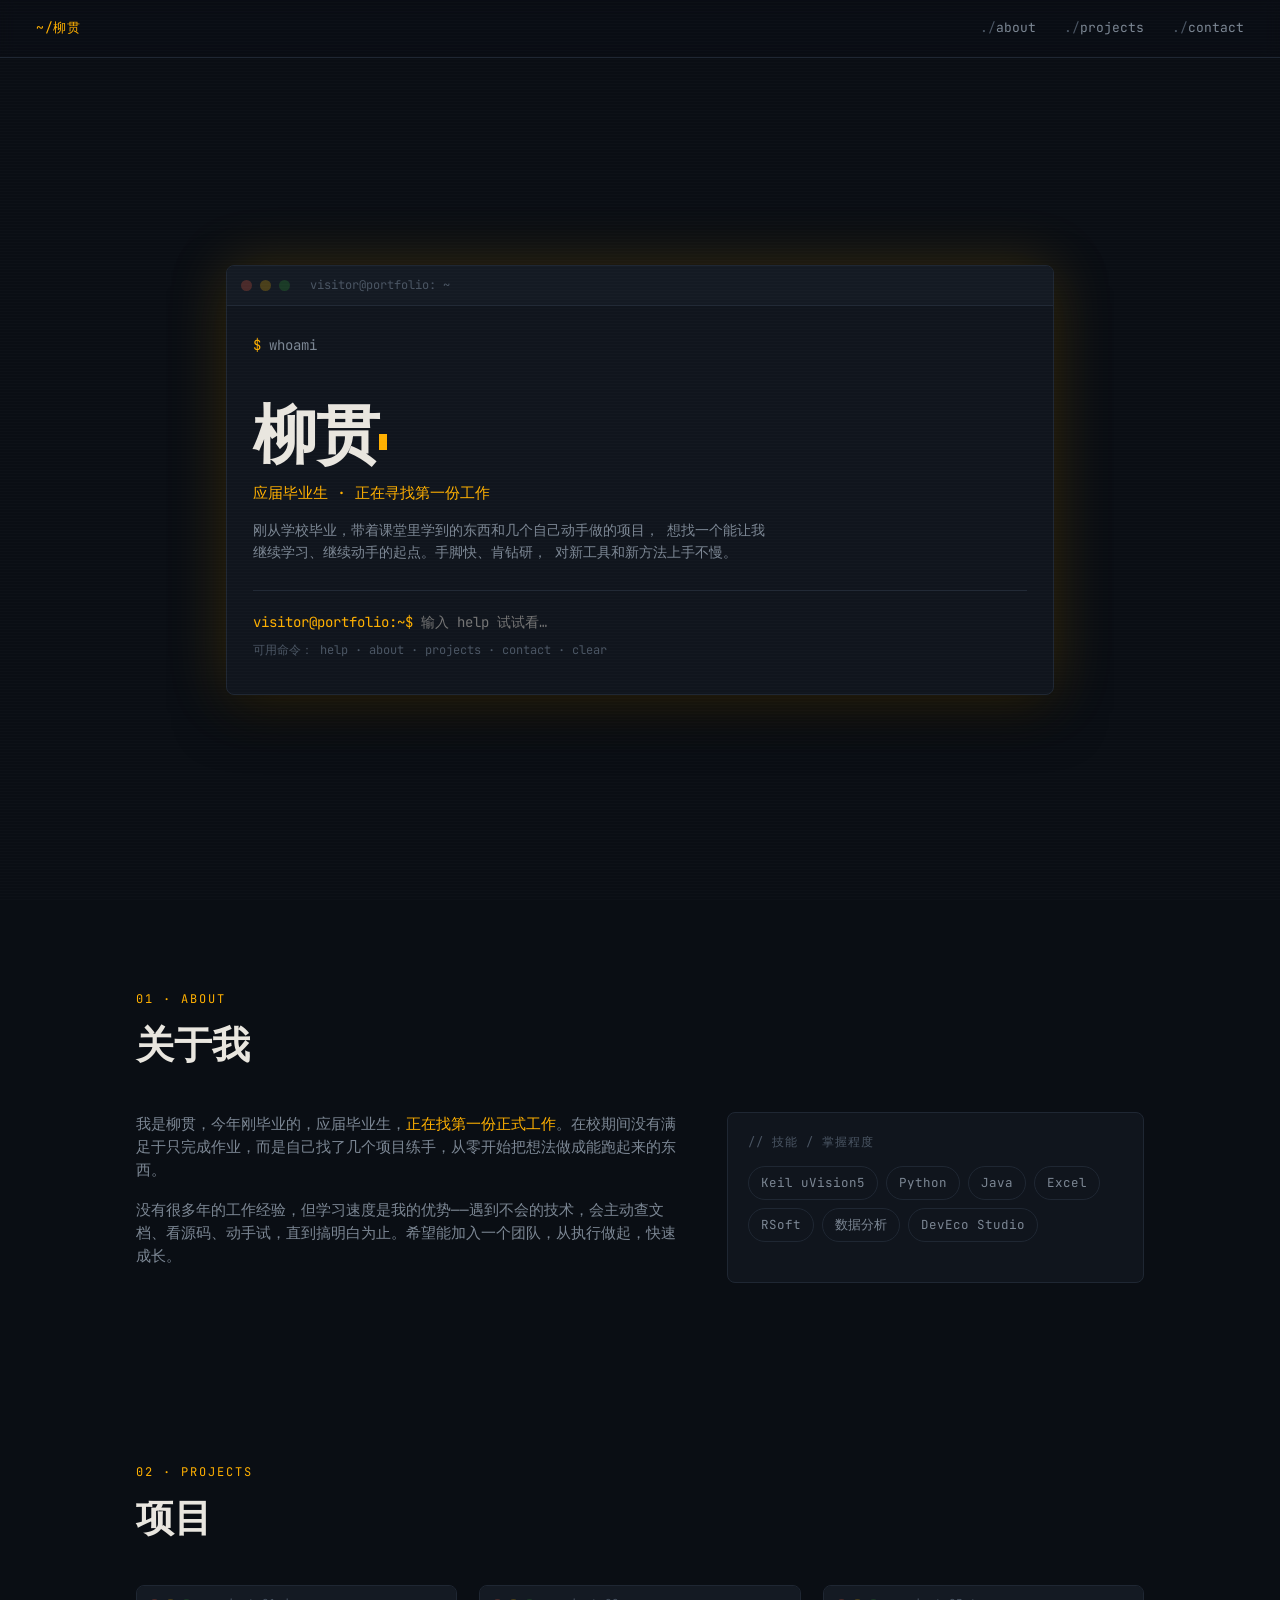
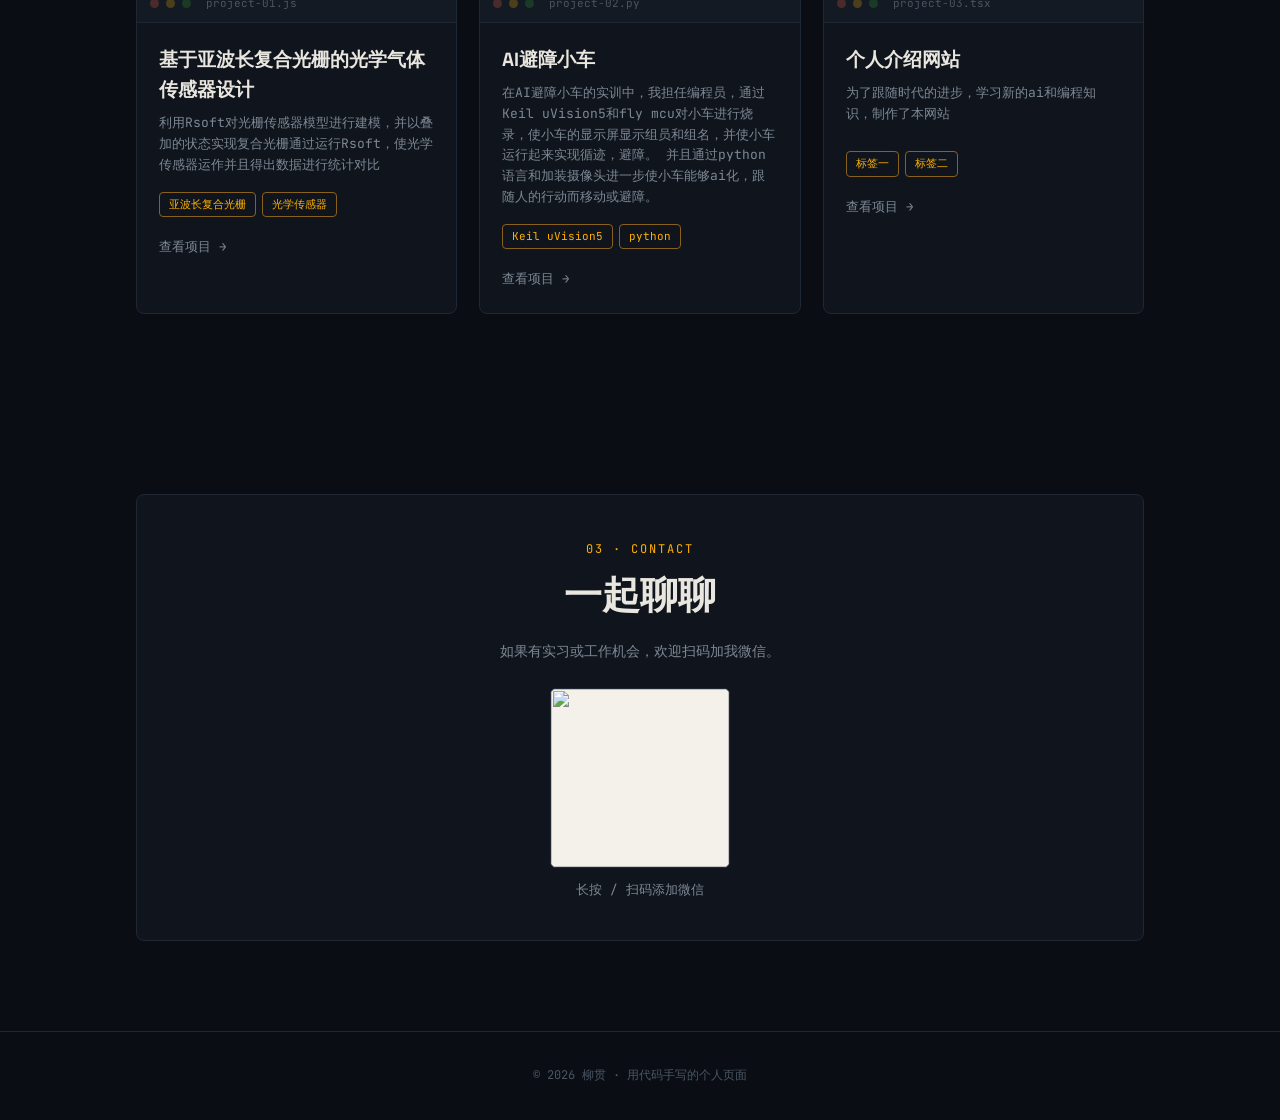
==== index.html @ 14a64332 "Add initial portfolio website structure in index.html This commit adds a complete HTML structure for" ====
<!DOCTYPE html>
<html lang="zh-CN">
<head>
<meta charset="UTF-8">
<meta name="viewport" content="width=device-width, initial-scale=1.0">
<title>柳贯 — 作品集</title>
<link rel="preconnect" href="https://fonts.googleapis.com">
<link href="https://fonts.googleapis.com/css2?family=Space+Grotesk:wght@400;500;600;700&family=JetBrains+Mono:wght@400;500;700&display=swap" rel="stylesheet">
<style>
  :root{
    --bg-deep:#0a0e14;
    --bg-panel:#10151d;
    --bg-panel-2:#141a23;
    --line:#1f2733;
    --amber:#ffb000;
    --amber-dim:#8a611c;
    --amber-glow:rgba(255,176,0,0.18);
    --text-primary:#e9e6df;
    --text-dim:#7c8794;
    --text-faint:#4a5563;
    --font-display:'Space Grotesk',sans-serif;
    --font-mono:'JetBrains Mono',monospace;
  }
  *{margin:0;padding:0;box-sizing:border-box;}
  html{scroll-behavior:smooth;}
  body{
    background:var(--bg-deep);
    color:var(--text-primary);
    font-family:var(--font-mono);
    line-height:1.6;
    overflow-x:hidden;
  }
  body::before{
    content:"";
    position:fixed; inset:0;
    background:repeating-linear-gradient(0deg,rgba(255,255,255,0.015) 0px,rgba(255,255,255,0.015) 1px,transparent 1px,transparent 3px);
    pointer-events:none;
    z-index:100;
  }
  a{color:inherit;text-decoration:none;}
  ::selection{background:var(--amber);color:var(--bg-deep);}

  /* ---- topbar ---- */
  .topbar{
    position:fixed; top:0; left:0; right:0;
    display:flex; justify-content:space-between; align-items:center;
    padding:18px 36px;
    background:rgba(10,14,20,0.85);
    backdrop-filter:blur(8px);
    border-bottom:1px solid var(--line);
    z-index:50;
    font-size:13px;
  }
  .topbar .brand{color:var(--amber); letter-spacing:0.5px;}
  .topbar nav{display:flex; gap:28px;}
  .topbar nav a{color:var(--text-dim); transition:color .2s;}
  .topbar nav a:hover{color:var(--amber);}
  .topbar nav a::before{content:"./"; color:var(--text-faint);}

  /* ---- hero / terminal ---- */
  .hero{
    min-height:100vh;
    display:flex; flex-direction:column; justify-content:center;
    padding:120px 36px 60px;
    max-width:900px;
    margin:0 auto;
  }
  .term-window{
    background:var(--bg-panel);
    border:1px solid var(--line);
    border-radius:8px;
    box-shadow:0 0 60px var(--amber-glow), 0 20px 50px rgba(0,0,0,0.5);
    overflow:hidden;
  }
  .term-bar{
    display:flex; align-items:center; gap:8px;
    padding:10px 14px;
    background:var(--bg-panel-2);
    border-bottom:1px solid var(--line);
  }
  .term-bar .dot{width:11px;height:11px;border-radius:50%;}
  .dot.red{background:#4a2a2a;} .dot.yellow{background:#4a3f1a;} .dot.green{background:#1a3a26;}
  .term-bar .path{margin-left:12px; font-size:12px; color:var(--text-faint);}
  .term-body{padding:28px 26px 34px; font-size:14px; min-height:260px;}
  .term-line{color:var(--text-dim); margin-bottom:6px;}
  .term-line .prompt{color:var(--amber);}
  .cursor{display:inline-block; width:8px; height:16px; background:var(--amber); vertical-align:middle; animation:blink 1s steps(1) infinite;}
  @keyframes blink{50%{opacity:0;}}

  .hero-name{
    font-family:var(--font-display);
    font-size:clamp(36px,7vw,64px);
    font-weight:700;
    color:var(--text-primary);
    margin:18px 0 4px;
    letter-spacing:-1px;
    opacity:0; transform:translateY(10px);
  }
  .hero-role{
    font-size:15px; color:var(--amber);
    margin-bottom:14px;
    opacity:0;
  }
  .hero-desc{
    color:var(--text-dim); font-size:14px; max-width:520px;
    opacity:0;
  }
  .hero-cmd-row{
    display:flex; align-items:center; gap:8px;
    margin-top:26px;
    border-top:1px solid var(--line);
    padding-top:20px;
    opacity:0;
  }
  .hero-cmd-row .prompt{color:var(--amber); font-size:14px;}
  #cmdInput{
    flex:1; background:transparent; border:none; outline:none;
    color:var(--text-primary); font-family:var(--font-mono); font-size:14px;
  }
  .hero-hint{color:var(--text-faint); font-size:12px; margin-top:8px; opacity:0;}

  .reveal{animation:fadeUp .6s ease forwards;}
  @keyframes fadeUp{to{opacity:1; transform:translateY(0);}}

  /* ---- section shared ---- */
  section{padding:90px 36px; max-width:1080px; margin:0 auto;}
  .sec-label{
    font-size:12px; color:var(--amber); letter-spacing:2px;
    margin-bottom:6px;
  }
  .sec-title{
    font-family:var(--font-display); font-size:clamp(26px,4vw,38px);
    font-weight:600; margin-bottom:36px; color:var(--text-primary);
  }

  /* ---- about ---- */
  .about-grid{display:grid; grid-template-columns:1.3fr 1fr; gap:50px;}
  .about-text p{color:var(--text-dim); margin-bottom:16px; font-size:14.5px;}
  .about-text .amber-word{color:var(--amber);}
  .stack-panel{
    background:var(--bg-panel); border:1px solid var(--line); border-radius:8px; padding:20px;
  }
  .stack-panel .panel-title{font-size:12px; color:var(--text-faint); margin-bottom:14px; letter-spacing:1px;}
  .stack-list{list-style:none; display:flex; flex-wrap:wrap; gap:8px;}
  .stack-list li{
    font-size:12.5px; padding:6px 12px; border:1px solid var(--line);
    border-radius:20px; color:var(--text-dim); transition:.2s;
  }
  .stack-list li:hover{border-color:var(--amber-dim); color:var(--amber);}

  /* ---- projects ---- */
  .proj-grid{display:grid; grid-template-columns:repeat(auto-fit,minmax(300px,1fr)); gap:22px;}
  .proj-card{
    background:var(--bg-panel); border:1px solid var(--line); border-radius:8px;
    overflow:hidden; transition:transform .25s, border-color .25s, box-shadow .25s;
  }
  .proj-card:hover{transform:translateY(-4px); border-color:var(--amber-dim); box-shadow:0 12px 30px rgba(0,0,0,0.4);}
  .proj-titlebar{
    display:flex; align-items:center; gap:7px; padding:9px 13px;
    background:var(--bg-panel-2); border-bottom:1px solid var(--line);
  }
  .proj-titlebar .dot{width:9px;height:9px;border-radius:50%;}
  .proj-titlebar span{margin-left:8px; font-size:11px; color:var(--text-faint);}
  .proj-body{padding:22px;}
  .proj-body h3{font-family:var(--font-display); font-size:19px; margin-bottom:8px; color:var(--text-primary);}
  .proj-body p{font-size:13px; color:var(--text-dim); margin-bottom:16px; min-height:52px;}
  .proj-tags{display:flex; gap:6px; flex-wrap:wrap; margin-bottom:16px;}
  .proj-tags span{font-size:11px; color:var(--amber); border:1px solid var(--amber-dim); padding:3px 9px; border-radius:4px;}
  .proj-link{font-size:12.5px; color:var(--text-dim); display:inline-flex; align-items:center; gap:6px;}
  .proj-link:hover{color:var(--amber);}

  /* ---- contact ---- */
  .contact-box{
    background:var(--bg-panel); border:1px solid var(--line); border-radius:8px;
    padding:40px; text-align:center;
  }
  .contact-box .sec-title{margin-bottom:14px;}
  .contact-box p{color:var(--text-dim); margin-bottom:26px; font-size:14px;}
  .contact-links{display:flex; gap:18px; justify-content:center; flex-wrap:wrap;}
  .contact-links a{
    font-size:13px; padding:10px 20px; border:1px solid var(--line); border-radius:6px;
    color:var(--text-primary); transition:.2s;
  }
  .contact-links a:hover{border-color:var(--amber); color:var(--amber);}
  .qr-wrap{display:flex; flex-direction:column; align-items:center; gap:12px;}
  .qr-box{
    width:180px; height:180px; background:#f4f1ea; border-radius:6px;
    display:flex; align-items:center; justify-content:center; overflow:hidden;
    border:1px solid var(--line);
  }
  .qr-box img{width:100%; height:100%; object-fit:cover;}
  .qr-placeholder{font-family:var(--font-mono); font-size:11px; color:#9a8f7a; text-align:center; padding:10px; line-height:1.5;}
  .qr-caption{font-size:12.5px; color:var(--text-dim);}

  footer{
    text-align:center; padding:34px; color:var(--text-faint); font-size:12px;
    border-top:1px solid var(--line);
  }

  @media (max-width:720px){
    .topbar nav{display:none;}
    .about-grid{grid-template-columns:1fr;}
    section{padding:60px 22px;}
  }
  @media (prefers-reduced-motion: reduce){
    *{animation-duration:0.001ms !important; animation-iteration-count:1 !important;}
    html{scroll-behavior:auto;}
  }
</style>
</head>
<body>

<div class="topbar">
  <div class="brand">~/柳贯</div>
  <nav>
    <a href="#about">about</a>
    <a href="#projects">projects</a>
    <a href="#contact">contact</a>
  </nav>
</div>

<section class="hero">
  <div class="term-window">
    <div class="term-bar">
      <div class="dot red"></div><div class="dot yellow"></div><div class="dot green"></div>
      <div class="path">visitor@portfolio: ~</div>
    </div>
    <div class="term-body">
      <div class="term-line"><span class="prompt">$</span> whoami</div>
      <h1 class="hero-name" id="typedName"></h1>
      <div class="hero-role reveal" style="animation-delay:.9s">应届毕业生 · 正在寻找第一份工作</div>
      <p class="hero-desc reveal" style="animation-delay:1.1s">
        刚从学校毕业，带着课堂里学到的东西和几个自己动手做的项目，
        想找一个能让我继续学习、继续动手的起点。手脚快、肯钻研，
        对新工具和新方法上手不慢。
      </p>
      <div class="hero-cmd-row reveal" style="animation-delay:1.3s">
        <span class="prompt">visitor@portfolio:~$</span>
        <input id="cmdInput" type="text" placeholder="输入 help 试试看…" autocomplete="off">
      </div>
      <div class="hero-hint reveal" style="animation-delay:1.4s">可用命令： help · about · projects · contact · clear</div>
    </div>
  </div>
</section>

<section id="about">
  <div class="sec-label">01 · ABOUT</div>
  <h2 class="sec-title">关于我</h2>
  <div class="about-grid">
    <div class="about-text">
      <p>我是柳贯，今年刚毕业的，应届毕业生，<span class="amber-word">正在找第一份正式工作</span>。在校期间没有满足于只完成作业，而是自己找了几个项目练手，从零开始把想法做成能跑起来的东西。</p>
      <p>没有很多年的工作经验，但学习速度是我的优势——遇到不会的技术，会主动查文档、看源码、动手试，直到搞明白为止。希望能加入一个团队，从执行做起，快速成长。</p>
    </div>
    <div class="stack-panel">
      <div class="panel-title">// 技能 / 掌握程度</div>
      <ul class="stack-list">
        <li>Keil uVision5</li><li> Python</li><li>Java</li><li>Excel</li>
        <li>RSoft</li></li><li>数据分析</li><li>DevEco Studio</li>
      </ul>
    </div>
  </div>
</section>

<section id="projects">
  <div class="sec-label">02 · PROJECTS</div>
  <h2 class="sec-title">项目</h2>
  <div class="proj-grid">

    <div class="proj-card">
      <div class="proj-titlebar"><div class="dot red"></div><div class="dot yellow"></div><div class="dot green"></div><span>project-01.js</span></div>
      <div class="proj-body">
        <h3>基于亚波长复合光栅的光学气体传感器设计</h3>
        <p>利用Rsoft对光栅传感器模型进行建模，并以叠加的状态实现复合光栅通过运行Rsoft，使光学传感器运作并且得出数据进行统计对比</p>
        <div class="proj-tags"><span>亚波长复合光栅</span><span>光学传感器</span></div>
        <a class="proj-link" href="#">查看项目 →</a>
      </div>
    </div>

    <div class="proj-card">
      <div class="proj-titlebar"><div class="dot red"></div><div class="dot yellow"></div><div class="dot green"></div><span>project-02.py</span></div>
      <div class="proj-body">
        <h3>AI避障小车</h3>
        <p>在AI避障小车的实训中，我担任编程员，通过Keil uVision5和fly mcu对小车进行烧录，使小车的显示屏显示组员和组名，并使小车运行起来实现循迹，避障。
          并且通过python语言和加装摄像头进一步使小车能够ai化，跟随人的行动而移动或避障。</p>
        <div class="proj-tags"><span>Keil uVision5</span><span>python</span></div>
        <a class="proj-link" href="#">查看项目 →</a>
      </div>
    </div>

    <div class="proj-card">
      <div class="proj-titlebar"><div class="dot red"></div><div class="dot yellow"></div><div class="dot green"></div><span>project-03.tsx</span></div>
      <div class="proj-body">
        <h3>个人介绍网站</h3>
        <p>为了跟随时代的进步，学习新的ai和编程知识，制作了本网站</p>
        <div class="proj-tags"><span>标签一</span><span>标签二</span></div>
        <a class="proj-link" href="#">查看项目 →</a>
      </div>
    </div>

  </div>
</section>

<section id="contact">
  <div class="contact-box">
    <div class="sec-label" style="text-align:left; display:inline-block;">03 · CONTACT</div>
    <h2 class="sec-title">一起聊聊</h2>
    <p>如果有实习或工作机会，欢迎扫码加我微信。</p>
    <div class="qr-wrap">
      <div class="qr-box">
        <!-- 把你的微信二维码图片放到网页同一文件夹，改成 <img src="你的图片文件名.jpg"> 替换下面这行 -->
        <img src="qrcode.jpg">
      </div>
      <div class="qr-caption">长按 / 扫码添加微信</div>
    </div>
  </div>
</section>

<footer>© 2026 柳贯 · 用代码手写的个人页面</footer>

<script>
  // typed name effect
  const nameEl = document.getElementById('typedName');
  const fullName = "柳贯";
  let i = 0;
  function typeName(){
    if(i <= fullName.length){
      nameEl.textContent = fullName.slice(0,i);
      nameEl.style.opacity = 1;
      i++;
      setTimeout(typeName, 90);
    } else {
      const c = document.createElement('span');
      c.className = 'cursor';
      nameEl.appendChild(c);
    }
  }
  setTimeout(typeName, 500);

  // fake terminal command handler
  const input = document.getElementById('cmdInput');
  input.addEventListener('keydown', (e) => {
    if(e.key === 'Enter'){
      const cmd = input.value.trim().toLowerCase();
      input.value = '';
      if(cmd === 'about') document.getElementById('about').scrollIntoView({behavior:'smooth'});
      else if(cmd === 'projects') document.getElementById('projects').scrollIntoView({behavior:'smooth'});
      else if(cmd === 'contact') document.getElementById('contact').scrollIntoView({behavior:'smooth'});
      else if(cmd === 'clear') input.value = '';
      else if(cmd === 'help') input.placeholder = 'try: about / projects / contact / clear';
    }
  });
</script>

</body>
</html>
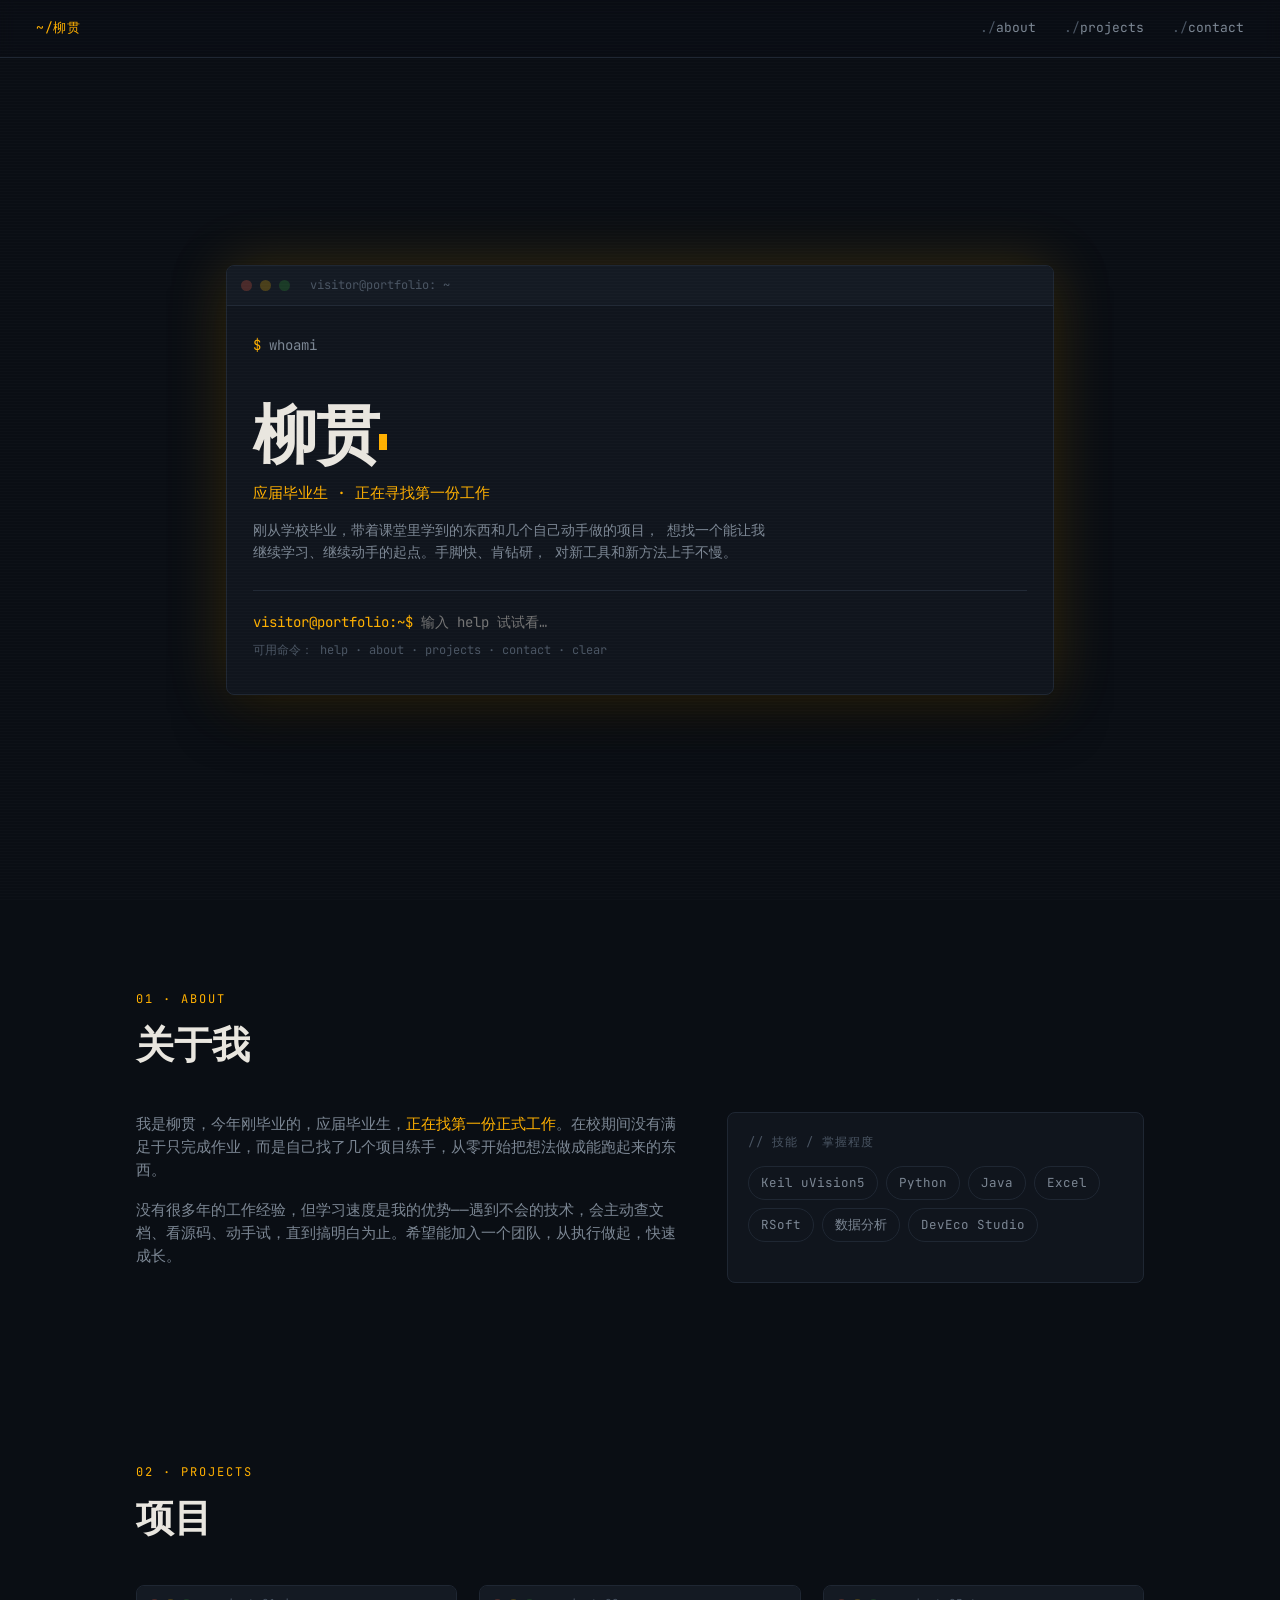
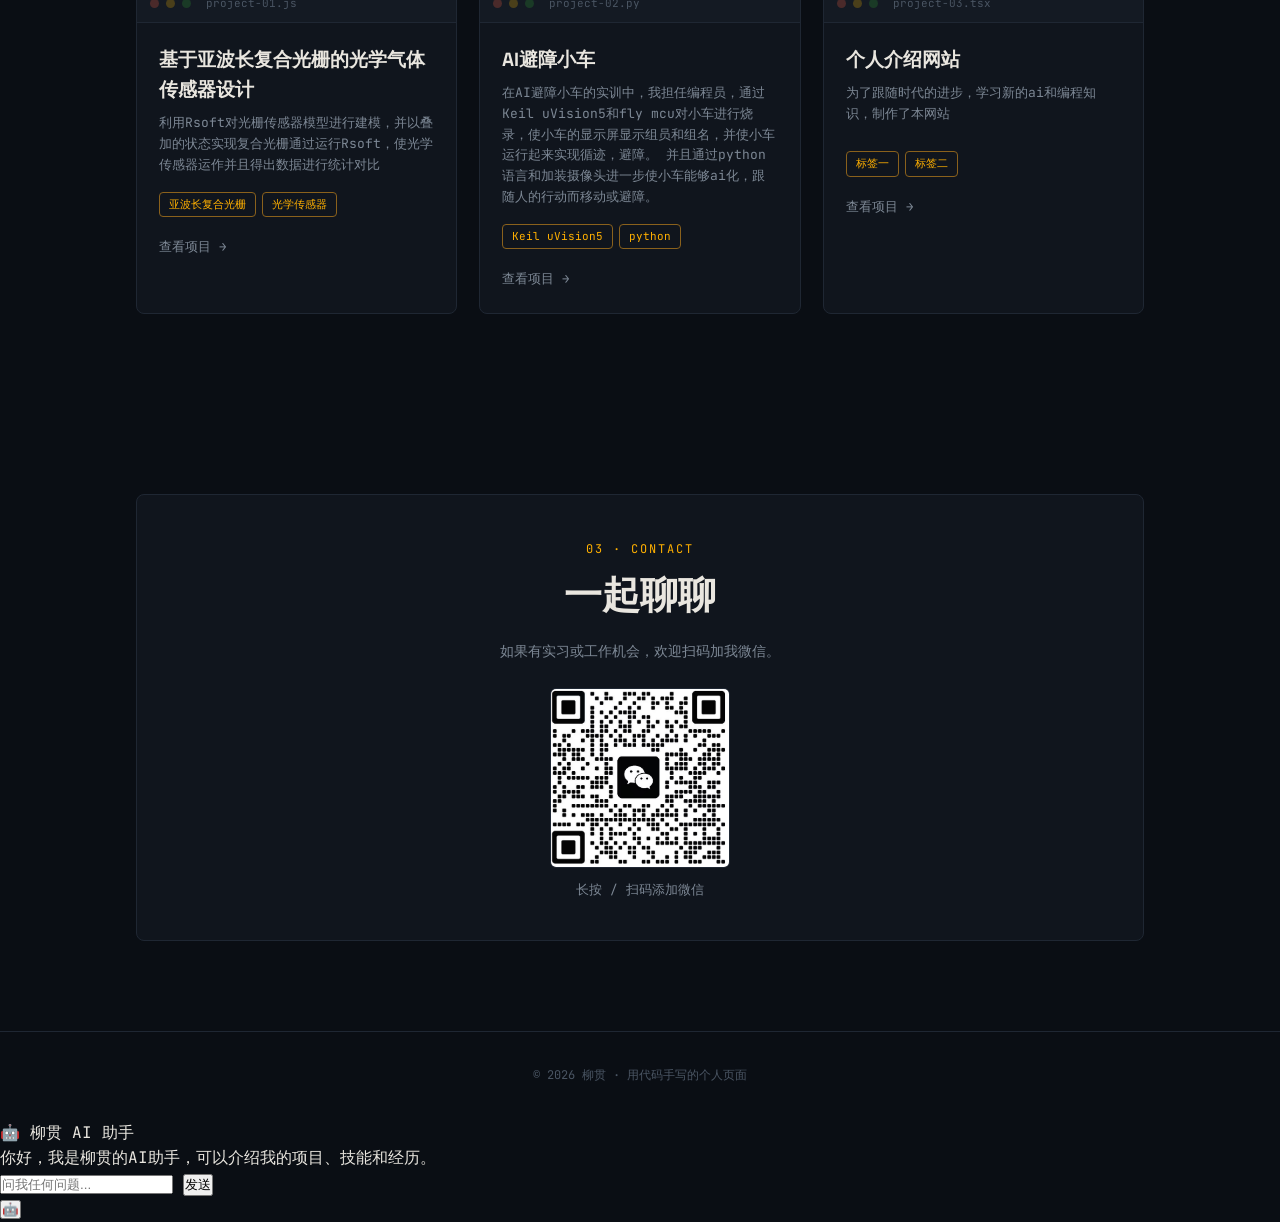
==== commit a99eceac: "Implement AI chat assistant UI Added AI chat assistant interface to index.html" ====
--- a/index.html
+++ b/index.html
@@ -353,3 +353,37 @@
 
 </body>
 </html>
+
+<!-- AI聊天助手 -->
+<div id="ai-chat">
+
+    <div id="chat-header">
+        🤖 柳贯 AI 助手
+    </div>
+
+    <div id="chat-body">
+        <div class="ai-message">
+            你好，我是柳贯的AI助手，可以介绍我的项目、技能和经历。
+        </div>
+    </div>
+
+    <div id="chat-input-box">
+        <input 
+        id="user-input"
+        placeholder="问我任何问题..."
+        />
+
+        <button onclick="sendMessage()">
+            发送
+        </button>
+    </div>
+
+</div>
+
+
+<button id="chat-button">
+    🤖
+</button>
+
+
+<script src="chat.js"></script>
